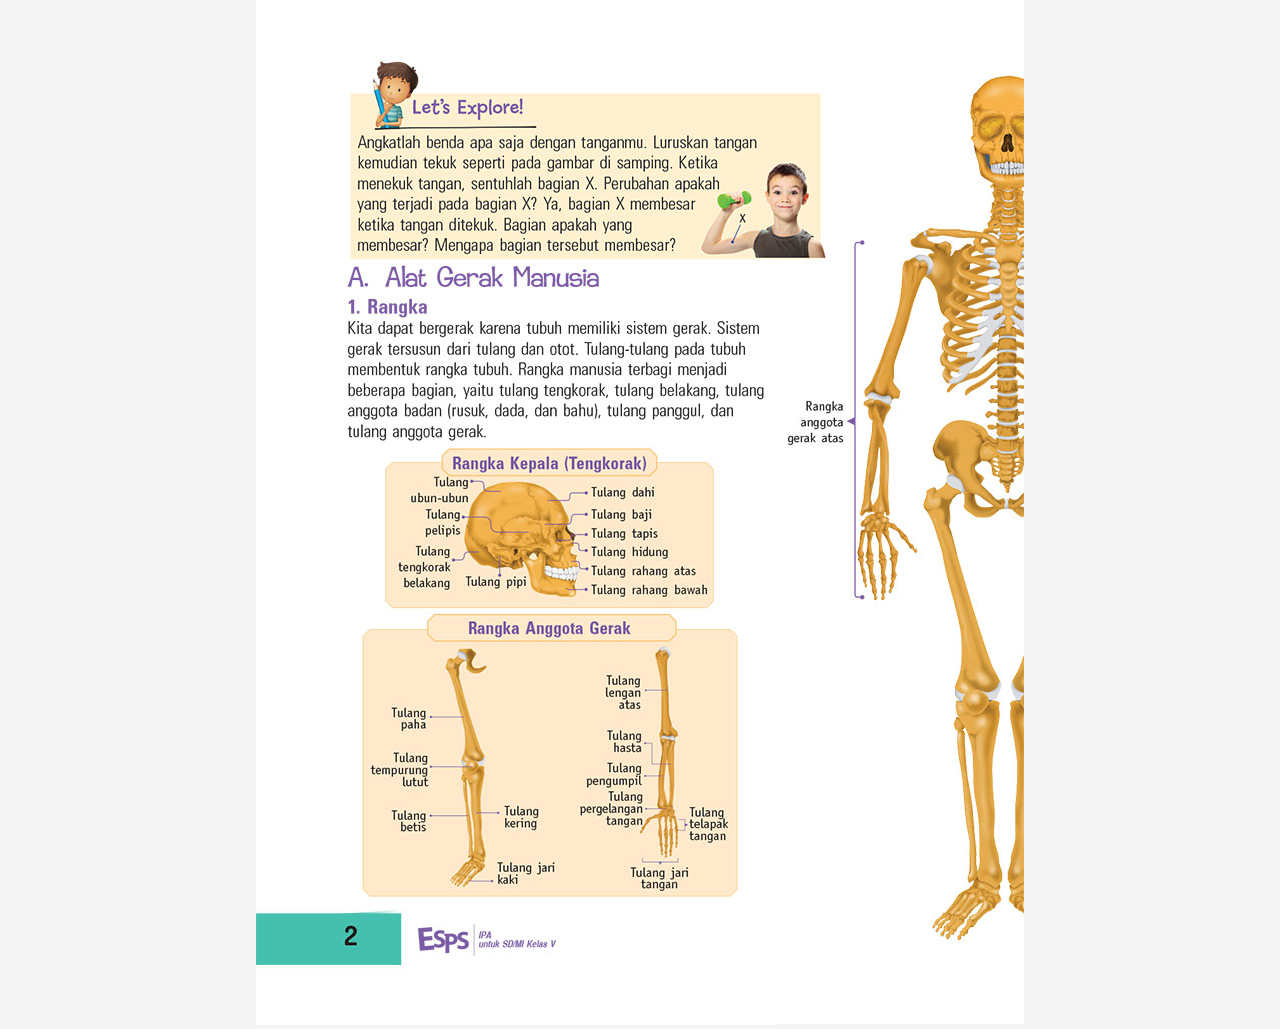
==== hal_2_150.html @ 6700a0fd "Add files via upload" ====
<!DOCTYPE html>
<html lang="en">
<head>
	<meta charset="utf-8">
	<meta name="description" content="Halaman 2">
	<meta name="author" content="raga, raga.saputra@erlangga.co.id">
	<meta name="viewport" content="width=device-width, initial-scale=1">
	<title>Halaman 2</title>

	<!-- CSS styles -->

	<link rel="stylesheet" href="css/style.modal.box.css">
</head>


<body >


	<!-- container -->
	<div class="container1" style="position:absolute;left:0px;top:0px;">

		<!-- modal box -->
		<div class="wrapping align center">
			<!--
			<h2>Sample Modal Box</h2>
			-->
			
			
			<a href="#modal_1"><img src="images768x1024-150/5-2-1.jpg"></a>
			<div id="modal_1" class="modal">
				<div>
					<a href="#close" title="Close" class="close align center"><i class="fa fa-times" area-hidden="true"></i></a>
					
					<br>
					<img src="images_modal/5-2-1.jpg" alt="Lets explore!" style="max-width:100%; max-height:100%;">
					<br>
					
					<iframe src="https://drive.google.com/file/d/0B7oRYPtih5bDbFFIUnFGOFJXUmc/preview" width="640" height="360" frameborder="1"></iframe>
					<br>
					Video di embed dari google drive multimediarnd@gmail.com tanpa akses download
					<br>
					<br>
				</div>
				
				
				
				
				
			</div>
		</div>
	</div>
	
	
	
	<div class="container2" style="position:absolute;left:0px;top:264px;">

		<!-- modal box -->
		<div class="wrapping align center">
			<!--
			<h2>Sample Modal Box</h2>
			-->
			
			
			<a href="#modal_2"><img src="images768x1024-150/5-2-2.jpg" ></a>
			<div id="modal_2" class="modal">
				<div>
					<a href="#close" title="Close" class="close align center"><i class="fa fa-times" area-hidden="true"></i></a>
					
					<!--<h2>Sample PopUp2</h2>
					-->
					
					<br>
					<img src="images_modal/5-2-2.jpg" alt="A. Alat Gerak Manusia" style="max-width:100%; max-height:100%;">
					<br>
					<br>
					
				</div>
				
				
				
				
				
			</div>
		</div>
	</div>
	
	
	
	<div class="container3" style="position:absolute;left:0px;top:445px;">

		<!-- modal box -->
		<div class="wrapping align center">
			<!--
			<h2>Sample Modal Box</h2>
			-->
			
			
			<a href="#modal_3"><img src="images768x1024-150/5-2-3.jpg" ></a>
			<div id="modal_3" class="modal">
				<div>
					<a href="#close" title="Close" class="close align center"><i class="fa fa-times" area-hidden="true"></i></a>
					
					<!--<h2>Sample PopUp2</h2>
					-->
					<iframe src="media/tulang.html" scrolling ="no" width="360" height="360"></iframe>
					<br>
					<img src="images_modal/5-2-3.jpg" alt="Rangka Kepala" style="max-width:75%; max-height:75%;">
					
					<br>
					
				</div>
				
				
				
				
				
			</div>
		</div>
	</div>
	
	
	
	<div class="container4" style="position:absolute;left:0px;top:611px;">

		<!-- modal box -->
		<div class="wrapping align center">
			<!--
			<h2>Sample Modal Box</h2>
			-->
			
			
			<a href="#modal_4"><img src="images768x1024-150/5-2-4.jpg" ></a>
			<div id="modal_4" class="modal">
				<div>
					<a href="#close" title="Close" class="close align center"><i class="fa fa-times" area-hidden="true"></i></a>
					
					<!--<h2>Sample PopUp2</h2>
					-->
					
					<br>
					<img src="images_modal/5-2-4.jpg" alt="Rangka Anggota Gerak" style="max-width:100%; max-height:100%;">
					<br>
					<br>
					
					
				</div>
				
				
				
				
				
			</div>
		</div>
	</div>
	
	<div class="container5" style="position:absolute;right:0px;top:0px;">

		<!-- modal box -->
		<div class="wrapping align center">
			<!--
			<h2>Sample Modal Box</h2>
			-->
			
			
			<a href="#modal_5"><img src="images768x1024-150/5-2-5.jpg" ></a>
			<div id="modal_5" class="modal">
				<div>
					<a href="#close" title="Close" class="close align center"><i class="fa fa-times" area-hidden="true"></i></a>
					
					<!--<h2>Sample PopUp2</h2>
					-->
					
					<img src="images_modal/5-2-5.jpg" alt="Rangka" style="max-width:100%; max-height:100%;">
					
					<br>
					
					
				</div>
				
				
				
				
				
			</div>
		</div>
	</div>

	
	
	
</body>
</html>
---- css/style.modal.box.css ----
@import url(https://maxcdn.bootstrapcdn.com/font-awesome/4.7.0/css/font-awesome.min.css);


/*
    elements


*/


html, body {
    background-color: #f4f4f4;
    font-family: 'Segoe UI', Frutiger, 'Frutiger Linotype', 'Dejavu Sans', 'Helvetica Neue', Arial, sans-serif;

	max-width:768px;
	height:100%;
	
	margin: 0 auto;
	text-align: center;
	
	position:relative;
	
}


h2, h3, p{
	color: grey;
}		



/*
    modal box
*/


.modal {
      background-color: rgba(0,0,0,0.8);
        pointer-events: none;
            transition: opacity 100ms ease-in;
	      position: fixed;
	       z-index: 99999;
	       opacity: 0;
	        bottom: 0;
		 right: 0;
		  left: 0;
		   top: 0;
		   text-align: center;
		   
}

.modal:target {
    pointer-events: auto;
           opacity: 1;
}

.modal > div {
    background-color: white;
       border-radius: 6px;
            position: relative;
	     padding: 2px 10px;
	      margin: 5% auto; /* untuk merubah posisi modal*/
	       width: 700px;
}

.modal .close {
    background-color: #FF0000;
     text-decoration: none;
       border-radius: 3px;
           font-size: 24px;
	    position: absolute;
	     padding: 3px 12px;
	       color: white;
	       right: 3px;
	         top: 3px;
}

.modal .close:hover {
    background-color: #585858;
}


iframe {
  border-top: white 2px solid;
  border-right: white 2px solid;
  border-left: white 2px solid;
  border-bottom: white 2px solid;
}
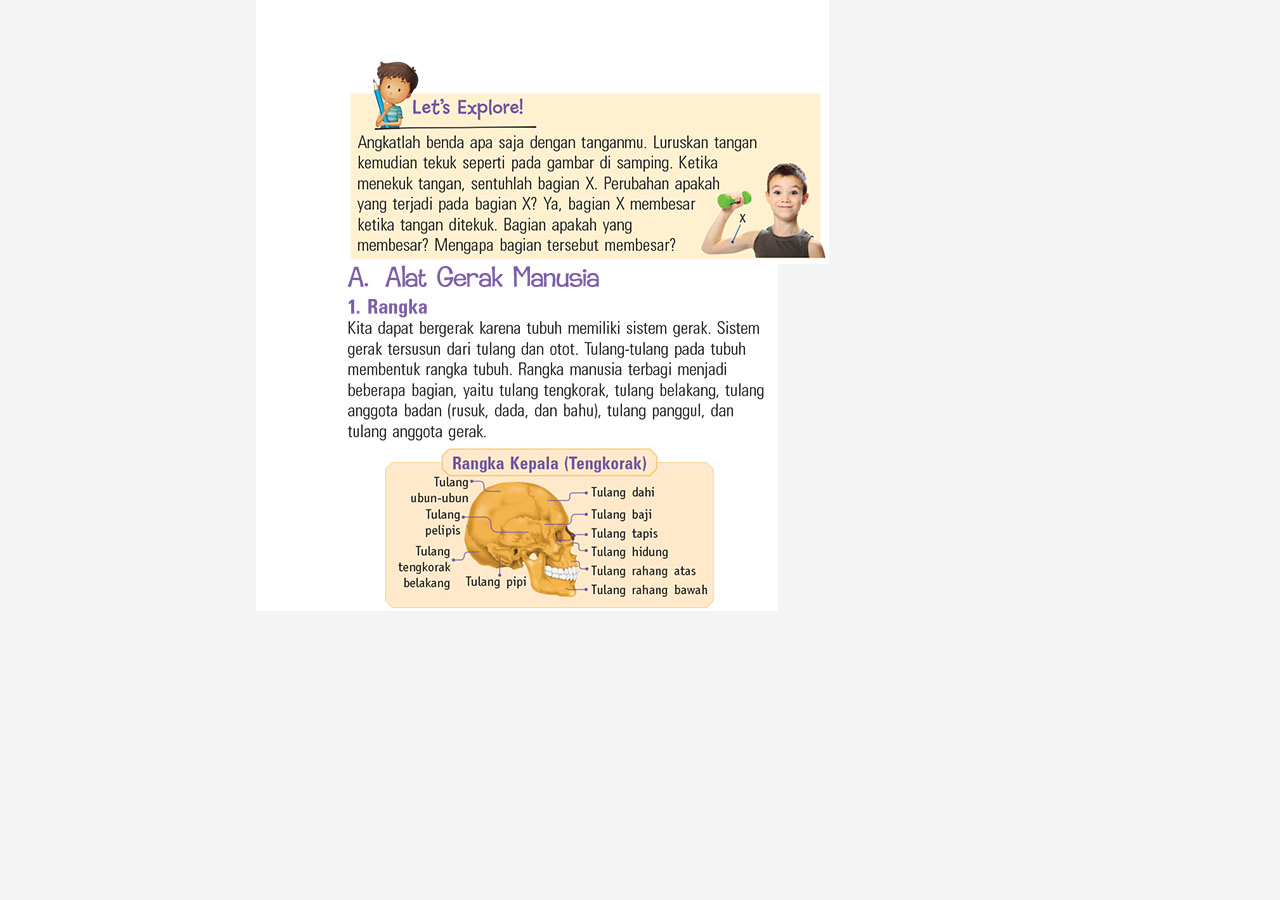
==== commit 1668afc2: "Update hal_2_150.html" ====
--- a/hal_2_150.html
+++ b/hal_2_150.html
@@ -103,6 +103,8 @@
 					<!--<h2>Sample PopUp2</h2>
 					-->
 					<iframe src="media/tulang.html" scrolling ="no" width="360" height="360"></iframe>
+					<iframe src="https://siraga.github.io/simple_widget-01/slider_02.html" scrolling ="no" width="270" height="480"</iframe>
+					
 					<br>
 					<img src="images_modal/5-2-3.jpg" alt="Rangka Kepala" style="max-width:75%; max-height:75%;">
 					
@@ -171,6 +173,7 @@
 					-->
 					
 					<img src="images_modal/5-2-5.jpg" alt="Rangka" style="max-width:100%; max-height:100%;">
+				
 					
 					<br>
 					
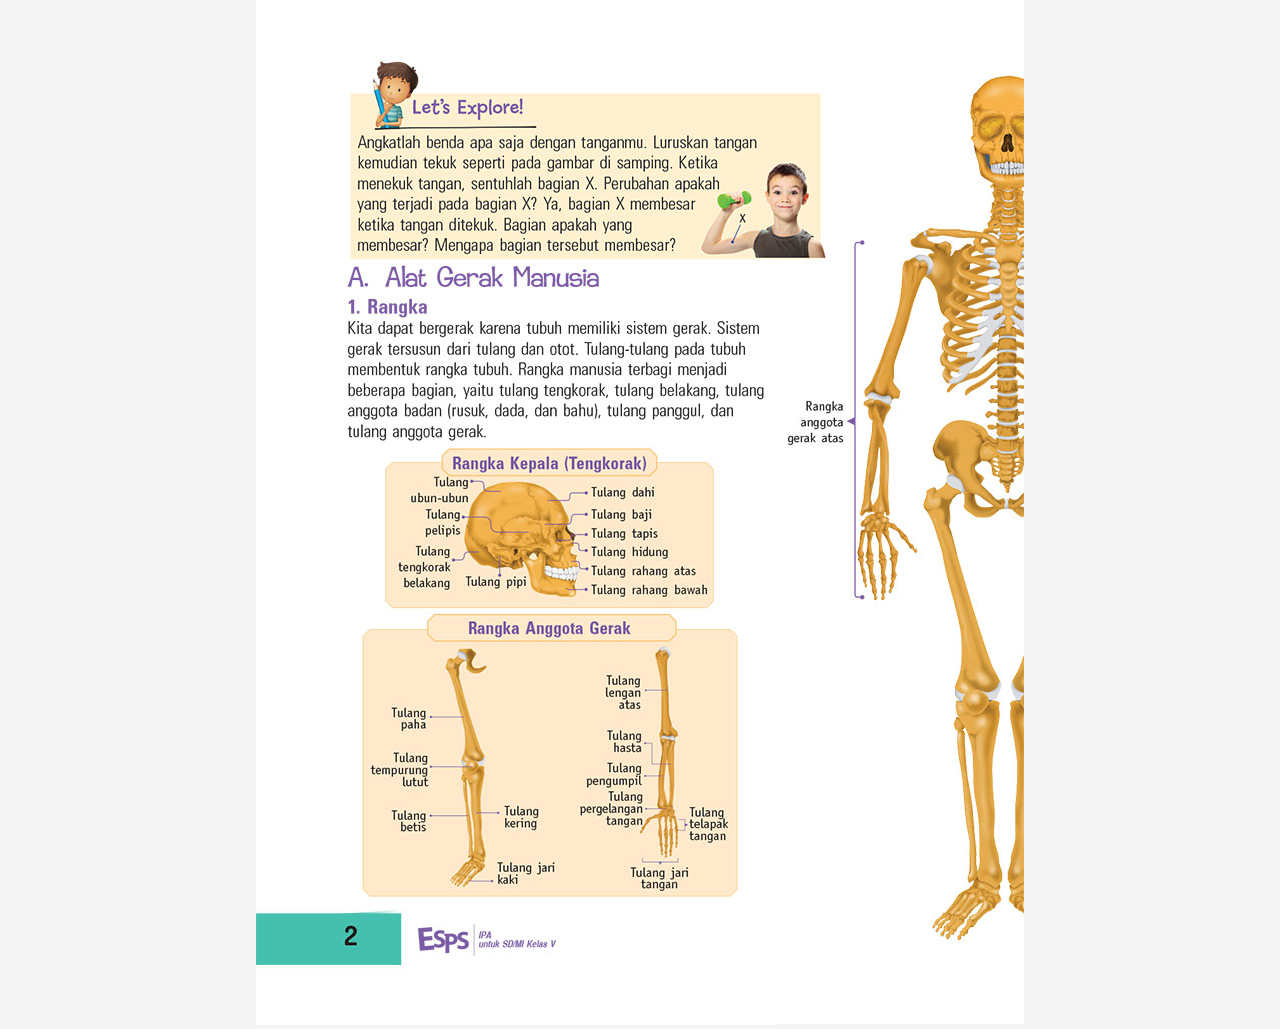
==== commit e5d36bcb: "Update hal_2_150.html" ====
--- a/hal_2_150.html
+++ b/hal_2_150.html
@@ -102,8 +102,9 @@
 					
 					<!--<h2>Sample PopUp2</h2>
 					-->
+					<!--
 					<iframe src="media/tulang.html" scrolling ="no" width="360" height="360"></iframe>
-					<iframe src="https://siraga.github.io/simple_widget-01/slider_02.html" scrolling ="no" width="270" height="480"</iframe>
+					-->
 					
 					<br>
 					<img src="images_modal/5-2-3.jpg" alt="Rangka Kepala" style="max-width:75%; max-height:75%;">
